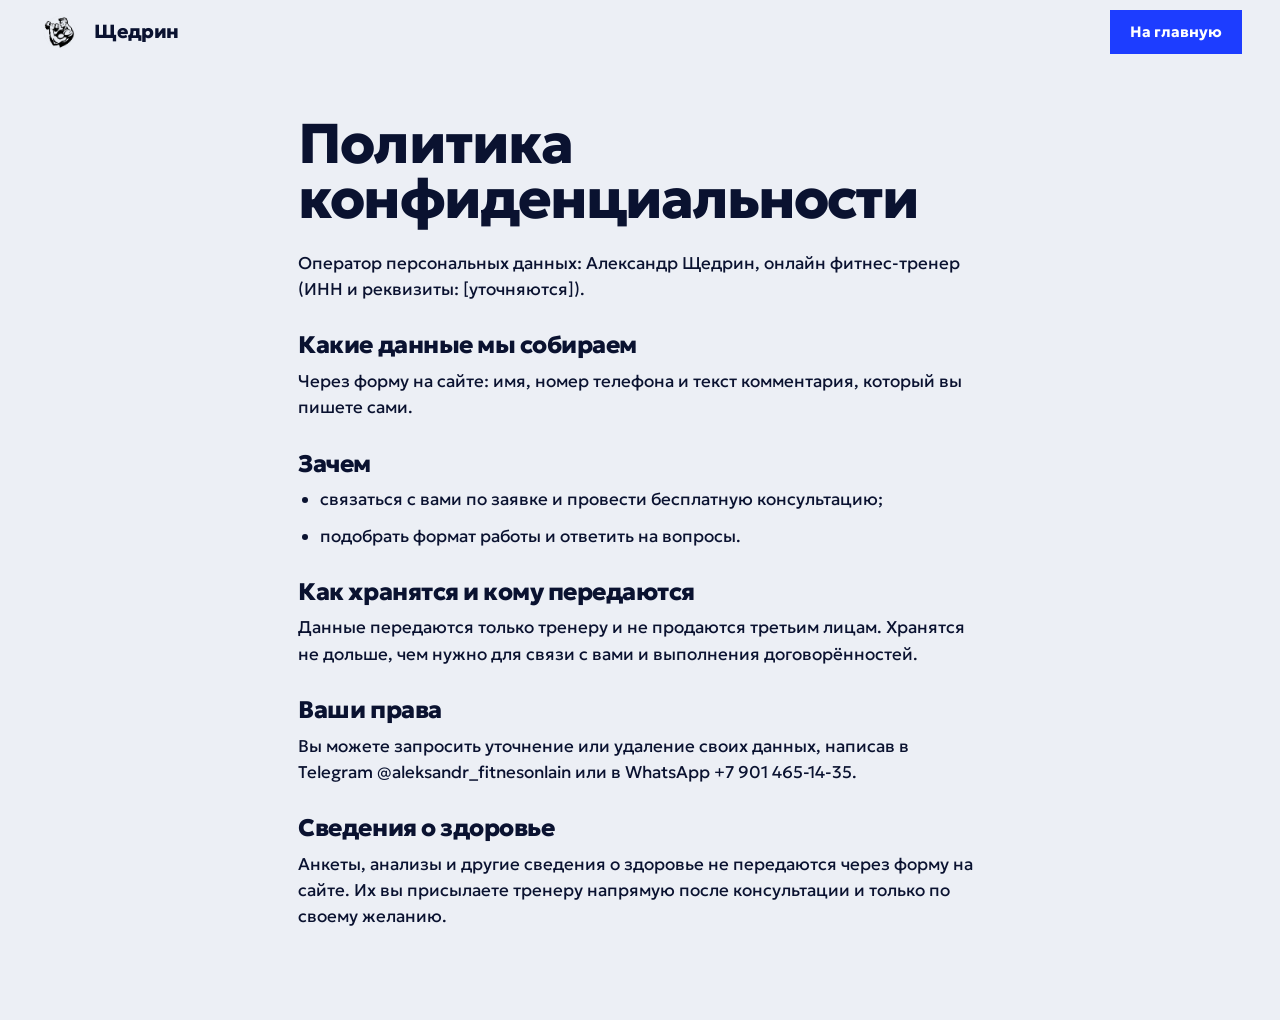
==== privacy.html @ 833e5e90 "init: landing for fitness trainer Alexander Shchedrin" ====
<!DOCTYPE html>
<html lang="ru"><head><meta charset="utf-8"><meta name="viewport" content="width=device-width, initial-scale=1">
<title>Политика конфиденциальности — Александр Щедрин</title>
<link href="https://fonts.googleapis.com/css2?family=Geologica:wght@400;700;800;900&display=swap" rel="stylesheet">
<link rel="stylesheet" href="styles.css"></head>
<body><header class="header"><div class="header__inner"><a class="logo" href="index.html"><img src="img/logo.png" alt="" width="44" height="44"><span class="logo__t">Щедрин</span></a><a class="btn btn--sm" style="margin-left:auto" href="index.html"><span>На главную</span></a></div></header>
<main class="doc">
<h1>Политика конфиденциальности</h1>
<p>Оператор персональных данных: Александр Щедрин, онлайн фитнес-тренер (ИНН и реквизиты: [уточняются]).</p>
<h2>Какие данные мы собираем</h2>
<p>Через форму на сайте: имя, номер телефона и текст комментария, который вы пишете сами.</p>
<h2>Зачем</h2>
<ul><li>связаться с вами по заявке и провести бесплатную консультацию;</li><li>подобрать формат работы и ответить на вопросы.</li></ul>
<h2>Как хранятся и кому передаются</h2>
<p>Данные передаются только тренеру и не продаются третьим лицам. Хранятся не дольше, чем нужно для связи с вами и выполнения договорённостей.</p>
<h2>Ваши права</h2>
<p>Вы можете запросить уточнение или удаление своих данных, написав в Telegram @aleksandr_fitnesonlain или в WhatsApp +7 901 465-14-35.</p>
<h2>Сведения о здоровье</h2>
<p>Анкеты, анализы и другие сведения о здоровье не передаются через форму на сайте. Их вы присылаете тренеру напрямую после консультации и только по своему желанию.</p>
</main></body></html>
---- styles.css ----
:root{
  --bg:#ECEFF5; --bg2:#E0E5F0; --ink:#0A1230; --blue:#1D3DFF; --blue-d:#142BC4; --white:#fff;
  --m:clamp(16px,3vw,44px);
  --ease:cubic-bezier(.22,1,.36,1);
  --sec:clamp(88px,12vw,200px);
  --f:'Geologica',system-ui,-apple-system,'Segoe UI',Arial,sans-serif;
}
*,*::before,*::after{box-sizing:border-box}
html{scroll-behavior:auto;-webkit-text-size-adjust:100%}
html.lenis,html.lenis body{height:auto}
.lenis.lenis-smooth{scroll-behavior:auto!important}
body{margin:0;background:var(--bg);color:var(--ink);font:400 17px/1.55 var(--f);overflow-x:hidden;-webkit-font-smoothing:antialiased}
img{display:block;max-width:100%}
a{color:inherit}
h1,h2,h3,p,ul,ol,dl,dd,figure{margin:0}
ul,ol{padding:0;list-style:none}
button,input,textarea{font:inherit;color:inherit}
:focus-visible{outline:3px solid var(--blue);outline-offset:3px}
::selection{background:var(--blue);color:#fff}
.sr{position:absolute;width:1px;height:1px;overflow:hidden;clip:rect(0 0 0 0);white-space:nowrap}
.wrap{padding-inline:var(--m);max-width:1760px;margin-inline:auto}
.sec{padding-block:var(--sec)}

h1,h2{font-weight:800;letter-spacing:-.035em;line-height:.98}
h2{font-size:clamp(34px,5vw,84px);max-width:19ch}
.w{display:inline-block;overflow:hidden;vertical-align:top;padding-bottom:.1em;margin-bottom:-.1em}
.wi{display:inline-block;will-change:transform}

/* buttons */
.btn{display:inline-flex;align-items:center;justify-content:center;min-height:56px;padding:0 30px;background:var(--blue);color:#fff;font-weight:700;font-size:17px;text-decoration:none;border:0;cursor:pointer;transition:background .25s,transform .25s var(--ease);will-change:transform}
.btn span{display:block;transition:transform .25s var(--ease)}
.btn:hover{background:var(--blue-d)}
.btn:active{transform:scale(.97)}
.btn--sm{min-height:44px;padding:0 20px;font-size:15px}
.btn--ghost{background:transparent;color:var(--ink);box-shadow:inset 0 0 0 3px var(--ink)}
.btn--ghost:hover{background:var(--ink);color:#fff}
.btn--w{background:#fff;color:var(--blue)}
.btn--w:hover{background:var(--ink);color:#fff}
.btn--full{width:100%}
.btn[disabled]{opacity:.7;cursor:default}

/* header */
.header{position:fixed;inset:0 0 auto 0;z-index:50;background:var(--bg);transition:transform .45s var(--ease),background .3s}
.header.scrolled{background:rgba(236,239,245,.96)}
.header.hide{transform:translateY(-100%)}
.header__inner{display:flex;align-items:center;gap:24px;min-width:0;padding:10px var(--m);max-width:1760px;margin:auto}
.logo{display:flex;align-items:center;gap:12px;text-decoration:none;flex-shrink:0;font-weight:800;font-size:19px;letter-spacing:-.02em}
.logo img{width:44px;height:44px;mix-blend-mode:multiply}
.logo__s{font-weight:400;font-size:15px;letter-spacing:0}
.nav{display:flex;gap:30px;margin-left:auto}
.nav a{white-space:nowrap;text-decoration:none;font-weight:500;font-size:16px;position:relative}
.nav a::after{content:"";position:absolute;left:0;right:0;bottom:-4px;height:3px;background:var(--blue);transform:scaleX(0);transform-origin:left;transition:transform .35s var(--ease)}
.nav a:hover::after{transform:scaleX(1)}
.burger{display:none;width:44px;height:44px;border:0;background:none;position:relative;cursor:pointer;margin-left:auto}
.burger i{position:absolute;left:10px;right:10px;height:3px;background:var(--ink);transition:transform .3s var(--ease)}
.burger i:nth-child(1){top:16px}.burger i:nth-child(2){top:25px}
.burger.is-open i:nth-child(1){transform:translateY(4.5px) rotate(45deg)}
.burger.is-open i:nth-child(2){transform:translateY(-4.5px) rotate(-45deg)}

/* hero */
.hero{padding-top:calc(76px + clamp(24px,4vw,64px));padding-bottom:var(--sec)}
.hero__grid{display:grid;grid-template-columns:repeat(12,1fr);column-gap:clamp(16px,2vw,32px);align-items:start}
.hero__text{grid-column:1/9}
.hero__h1{font-size:clamp(40px,7.4vw,136px);letter-spacing:-.04em;line-height:.92;font-weight:900}
.hero__sub{margin-top:clamp(28px,3vw,48px);max-width:44ch;font-size:clamp(17px,1.4vw,22px)}
.hero__act{display:flex;flex-wrap:wrap;gap:14px;margin-top:clamp(24px,2.4vw,36px)}
.stats{display:grid;grid-template-columns:repeat(3,auto);justify-content:start;gap:clamp(24px,5vw,80px);margin-top:clamp(48px,6vw,104px)}
.stats dt{font-weight:800;font-size:clamp(28px,3.4vw,56px);letter-spacing:-.03em;line-height:1}
.stats dt b{font-weight:800}
.stats dd{margin-top:10px;max-width:18ch;font-size:15px;line-height:1.35}
.hero__photo{grid-column:9/13;position:relative}
.hero__frame{aspect-ratio:4/5;overflow:hidden;background:#0a1750}
.hero__frame img{width:100%;height:112%;object-fit:cover;object-position:50% 30%;will-change:transform}
.bib{position:absolute;left:-14%;bottom:7%;display:flex;align-items:center;gap:12px;background:#fff;padding:10px 20px 10px 10px;font-weight:700}
.bib__n{display:grid;place-items:center;min-width:64px;height:64px;background:var(--ink);color:#fff;font-size:26px;font-weight:900;border-radius:50%;font-variant-numeric:tabular-nums}
.bib__t{font-size:15px;line-height:1.2;max-width:8ch}

/* scene (pinned about) */
.scene{height:340vh;position:relative}
.scene__stick{position:sticky;top:0;height:100vh;height:100svh;display:flex;align-items:center;padding-top:72px}
.scene__grid{display:grid;grid-template-columns:repeat(12,1fr);column-gap:clamp(16px,2vw,32px);align-items:center;width:100%}
.scene__pics{grid-column:1/6;position:relative;height:min(78vh,820px);background:#0a1750;overflow:hidden}
.scene__img{position:absolute;inset:0;width:100%;height:100%;object-fit:cover;clip-path:inset(100% 0 0 0);transform:scale(1.12);transition:clip-path 1s var(--ease),transform 1.4s var(--ease)}
.scene__img.is-on{clip-path:inset(0);transform:scale(1)}
.scene__img:first-child{object-position:50% 25%}
.scene__img:nth-child(2){object-position:30% 50%}
.scene__img:nth-child(3){object-position:35% 50%}
.scene__copy{grid-column:7/13}
.scene__copy h2{font-size:clamp(30px,3.9vw,68px);max-width:none}
.scene__lead{margin-top:clamp(18px,2vw,32px);max-width:56ch;font-size:clamp(16px,1.2vw,19px)}
.medals{margin-top:clamp(24px,3vw,48px);position:relative;display:grid}
.medals li{grid-area:1/1;opacity:0;transform:translateY(24px);transition:opacity .5s var(--ease),transform .7s var(--ease);pointer-events:none}
.medals li.is-on{opacity:1;transform:none;pointer-events:auto}
.medals b{display:block;font-size:clamp(24px,2.6vw,44px);font-weight:800;letter-spacing:-.03em;line-height:1.05;color:var(--blue)}
.medals span{display:block;margin-top:8px;font-size:17px}
.scene__bar{margin-top:clamp(24px,3vw,48px);height:8px;background:var(--bg2);max-width:420px}
.scene__bar i{display:block;height:100%;background:var(--blue);transform:scaleX(0);transform-origin:left}

/* goals */
.goals{margin-top:clamp(40px,5vw,80px);display:grid;gap:10px}
.goal{background:var(--bg2);transition:background .3s}
.goal:hover,.goal.is-open{background:#fff}
.goal__b{width:100%;display:flex;align-items:center;justify-content:space-between;gap:24px;text-align:left;background:none;border:0;cursor:pointer;padding:clamp(20px,2.4vw,36px) clamp(18px,2.6vw,40px)}
.goal__t{font-size:clamp(24px,3.5vw,58px);font-weight:700;letter-spacing:-.03em;line-height:1.02;transition:transform .5s var(--ease)}
.goal:hover .goal__t{transform:translateX(12px)}
.goal__i{position:relative;flex:none;width:44px;height:44px;background:var(--blue);transition:transform .5s var(--ease)}
.goal__i::before,.goal__i::after{content:"";position:absolute;left:12px;right:12px;top:20px;height:4px;background:#fff}
.goal__i::after{transform:rotate(90deg);transition:transform .4s var(--ease)}
.goal.is-open .goal__i::after{transform:rotate(0)}
.goal__p{display:grid;grid-template-rows:0fr;transition:grid-template-rows .55s var(--ease)}
.goal.is-open .goal__p{grid-template-rows:1fr}
.goal__p>div{overflow:hidden;padding-inline:clamp(18px,2.6vw,40px)}
.goal__p p{max-width:52ch;font-size:clamp(17px,1.3vw,21px)}
.goal__a{display:inline-block;margin:18px 0 clamp(20px,2.4vw,36px);font-weight:700;color:var(--blue);text-decoration:none;border-bottom:3px solid currentColor}
.goal__a:hover{color:var(--ink)}

/* cities */
.cities{padding-top:var(--sec)}
.ticker{margin-top:clamp(36px,4vw,64px);background:var(--blue);color:#fff;overflow:hidden;padding-block:clamp(22px,3vw,48px)}
.ticker__row{display:flex;width:max-content;gap:clamp(40px,6vw,110px);padding-right:clamp(40px,6vw,110px);will-change:transform}
.ticker__row span{font-size:clamp(44px,8vw,150px);font-weight:900;letter-spacing:-.04em;line-height:1;white-space:nowrap}

/* format */
.fmt{margin-top:clamp(40px,5vw,80px);display:grid;grid-template-columns:repeat(12,1fr);column-gap:clamp(16px,2vw,32px);align-items:start}
.fmt__opts{grid-column:1/8;border:0;margin:0;padding:0;display:grid;gap:10px;min-width:0}
.opt{display:block;cursor:pointer}
.opt input{position:absolute;opacity:0;pointer-events:none}
.opt__b{display:flex;align-items:center;justify-content:space-between;gap:24px;min-height:clamp(76px,7vw,112px);padding:16px clamp(18px,2.4vw,36px);background:var(--bg2);transition:background .3s,color .3s,transform .4s var(--ease)}
.opt:hover .opt__b{transform:translateX(8px)}
.opt__t{font-size:clamp(19px,2vw,32px);font-weight:700;letter-spacing:-.02em;line-height:1.1}
.opt__p{font-size:clamp(19px,2vw,32px);font-weight:800;white-space:nowrap}
.opt input:checked+.opt__b{background:var(--ink);color:#fff;transform:translateX(8px)}
.opt input:focus-visible+.opt__b{outline:3px solid var(--blue);outline-offset:3px}
.res{grid-column:8/13;position:sticky;top:96px;background:var(--blue);color:#fff;padding:clamp(24px,3vw,48px)}
.res__k{font-size:clamp(19px,1.6vw,26px);font-weight:700;letter-spacing:-.01em}
.res__price{margin-top:12px;font-size:clamp(56px,6.6vw,120px);font-weight:900;letter-spacing:-.045em;line-height:.95;font-variant-numeric:tabular-nums;white-space:nowrap}
.res__day{margin-top:10px;font-size:17px;font-weight:500}
.res__list{margin:clamp(20px,2.4vw,32px) 0 clamp(24px,2.6vw,36px);display:grid;gap:10px}
.res__list li{position:relative;padding-left:26px;font-size:16px;line-height:1.4}
.res__list li::before{content:"";position:absolute;left:0;top:.5em;width:12px;height:12px;background:#fff}

/* process */
.proc{display:grid;grid-template-columns:repeat(12,1fr);column-gap:clamp(16px,2vw,32px);align-items:start}
.proc__head{grid-column:1/6;position:sticky;top:110px}
.proc__head p{margin-top:24px;max-width:34ch;font-size:clamp(17px,1.3vw,21px)}
.proc__body{grid-column:7/13;position:relative;padding-left:clamp(28px,3vw,52px)}
.proc__bar{position:absolute;left:0;top:0;bottom:0;width:8px;background:var(--bg2)}
.proc__bar i{display:block;width:100%;height:100%;background:var(--blue);transform:scaleY(0);transform-origin:top}
.steps li{padding-block:clamp(24px,5vh,56px);opacity:.38;transform:translateX(-10px);transition:opacity .6s var(--ease),transform .7s var(--ease)}
.steps li:first-child{padding-top:0}
.steps li.is-on{opacity:1;transform:none}
.steps b{display:block;font-size:clamp(26px,3vw,50px);font-weight:800;letter-spacing:-.03em;line-height:1.02}
.steps p{margin-top:12px;max-width:46ch}

/* faq */
.faq{display:grid;grid-template-columns:repeat(12,1fr);column-gap:clamp(16px,2vw,32px);align-items:start}
.faq h2{grid-column:1/6;position:sticky;top:110px}
.faq__list{grid-column:7/13;display:grid;gap:10px}
details{background:var(--bg2);transition:background .3s}
details[open],details:hover{background:#fff}
summary{list-style:none;cursor:pointer;display:flex;justify-content:space-between;align-items:center;gap:20px;padding:clamp(18px,2vw,30px) clamp(18px,2.4vw,34px);font-size:clamp(19px,1.8vw,28px);font-weight:700;letter-spacing:-.02em;line-height:1.15}
summary::-webkit-details-marker{display:none}
summary::after{content:"";flex:none;width:18px;height:18px;border-right:4px solid var(--blue);border-bottom:4px solid var(--blue);transform:rotate(45deg) translate(-3px,-3px);transition:transform .4s var(--ease)}
details[open] summary::after{transform:rotate(225deg) translate(-3px,-3px)}
details>div{padding:0 clamp(18px,2.4vw,34px) clamp(20px,2.4vw,32px);max-width:60ch}
details[open]>div{animation:fadeUp .5s var(--ease)}
@keyframes fadeUp{from{opacity:0;transform:translateY(12px)}to{opacity:1;transform:none}}

/* cta */
.sec--cta{background:var(--blue);color:#fff}
.cta{display:grid;grid-template-columns:repeat(12,1fr);column-gap:clamp(16px,2vw,32px);align-items:start}
.cta__l{grid-column:1/7}
.cta__l h2{max-width:14ch}
.cta__l>p{margin-top:24px;max-width:38ch;font-size:clamp(17px,1.4vw,22px)}
.contacts{margin-top:clamp(28px,3vw,48px);display:flex;flex-wrap:wrap;gap:12px}
.contacts a{display:inline-flex;align-items:center;min-height:48px;padding:0 22px;background:#fff;color:var(--blue);font-weight:700;text-decoration:none;transition:background .25s,color .25s,transform .25s var(--ease)}
.contacts a:hover{background:var(--ink);color:#fff;transform:translateY(-3px)}
.form{grid-column:8/13;display:grid;gap:14px}
.fld{display:grid;gap:8px;font-weight:500;font-size:16px}
.fld input,.fld textarea{width:100%;min-height:56px;padding:14px 18px;background:#fff;color:var(--ink);border:0;border-radius:0;resize:vertical;transition:box-shadow .25s}
.fld input:focus,.fld textarea:focus{outline:0;box-shadow:0 0 0 4px var(--ink)}
.form__ok{font-weight:700;font-size:18px}
.form__note{font-size:14px;line-height:1.4}

/* footer */
.foot{padding-top:clamp(56px,8vw,120px);padding-bottom:24px;overflow:hidden}
.foot__name{font-size:clamp(80px,26vw,520px);font-weight:900;letter-spacing:-.06em;line-height:.8;margin-left:-.04em;white-space:nowrap;will-change:transform}
.foot__row{display:flex;justify-content:space-between;gap:24px;margin-top:clamp(28px,3vw,48px);font-size:15px;max-width:none}
.foot__row p:first-child{max-width:42ch}
.foot__row p:last-child{text-align:right}

.fab{position:fixed;right:var(--m);bottom:18px;z-index:40;display:inline-flex;align-items:center;min-height:52px;padding:0 24px;background:var(--ink);color:#fff;font-weight:700;text-decoration:none;box-shadow:0 8px 24px rgba(10,18,48,.25);transition:transform .35s var(--ease),background .25s}
.fab:hover{background:var(--blue);transform:translateY(-3px)}

/* privacy page */
.doc{max-width:760px;margin:0 auto;padding:calc(76px + 40px) var(--m) 80px}
.doc h1{font-size:clamp(32px,5vw,56px);margin-bottom:24px}
.doc h2{font-size:24px;margin:32px 0 10px;max-width:none;letter-spacing:-.02em}
.doc p,.doc li{margin-bottom:10px}
.doc ul{list-style:disc;padding-left:22px}

/* breakpoints */
@media (max-width:1180px){.nav{gap:20px}.nav a{font-size:15px}.logo__s{display:none}}
@media (max-width:1100px){
  .burger{display:block}
  .header .btn--sm{display:none}
  .nav{position:fixed;inset:64px 0 auto 0;margin:0;flex-direction:column;gap:0;background:var(--bg);padding:8px var(--m) 24px;transform:translateY(-120%);transition:transform .5s var(--ease);z-index:-1}
  .nav.is-open{transform:none}
  .nav a{font-size:26px;font-weight:800;padding:12px 0}
  .nav a::after{display:none}
}
@media (max-width:900px){
  h2{max-width:none}
  .hero__grid,.scene__grid,.fmt,.proc,.faq,.cta{display:block}
  .hero__h1{font-size:10.4vw}
  .hero__photo{margin-top:36px;margin-left:0}
  .bib{left:12px;bottom:12px}
  .hero__frame{aspect-ratio:1/1}
  .stats{margin-top:36px;gap:20px}
  .stats dt{font-size:26px}
  .scene{height:auto}
  .scene__stick{position:static;height:auto;padding-top:0;display:block}
  .scene__pics{position:sticky;top:64px;z-index:2;height:44vh;margin-inline:calc(var(--m)*-1)}
  .scene__copy{padding-top:28px}
  .scene__copy h2{font-size:7vw}
  .medals{display:block;margin-top:0}
  .medals li{opacity:.4;transform:none;padding-block:30px 20vh}
  .medals li.is-on{opacity:1}
  .scene__bar{display:none}
  .goal__t{font-size:6.4vw}
  .fmt__opts{margin-bottom:16px}
  .res{position:static}
  .proc__head{position:static;margin-bottom:36px}
  .faq h2{position:static;margin-bottom:32px}
  .cta__l{margin-bottom:36px}
  .foot__row{flex-direction:column}
  .foot__row p:last-child{text-align:left}
}
@media (max-width:560px){
  body{font-size:16px}
  .hero__h1{font-size:10.6vw}
  .btn{width:100%}
  .btn--ghost{width:100%}
  .stats{grid-template-columns:1fr 1fr 1fr;gap:12px}
  .stats dd{font-size:13px}
  .opt__b{flex-direction:column;align-items:flex-start;gap:6px}
  .fab span{display:none}
  .fab{width:52px;padding:0;justify-content:center}
  .fab::before{content:"WA";font-weight:800}
  .scene__pics{height:38vh}
}
@media (max-width:380px){.logo__t{font-size:17px}.stats dt{font-size:22px}}

@media (prefers-reduced-motion:reduce){
  *,*::before,*::after{animation-duration:.01ms!important;transition-duration:.01ms!important}
  .scene__img{clip-path:none;transform:none}
  .scene__img:not(.is-on){opacity:0}
  .steps li{opacity:1;transform:none}
}
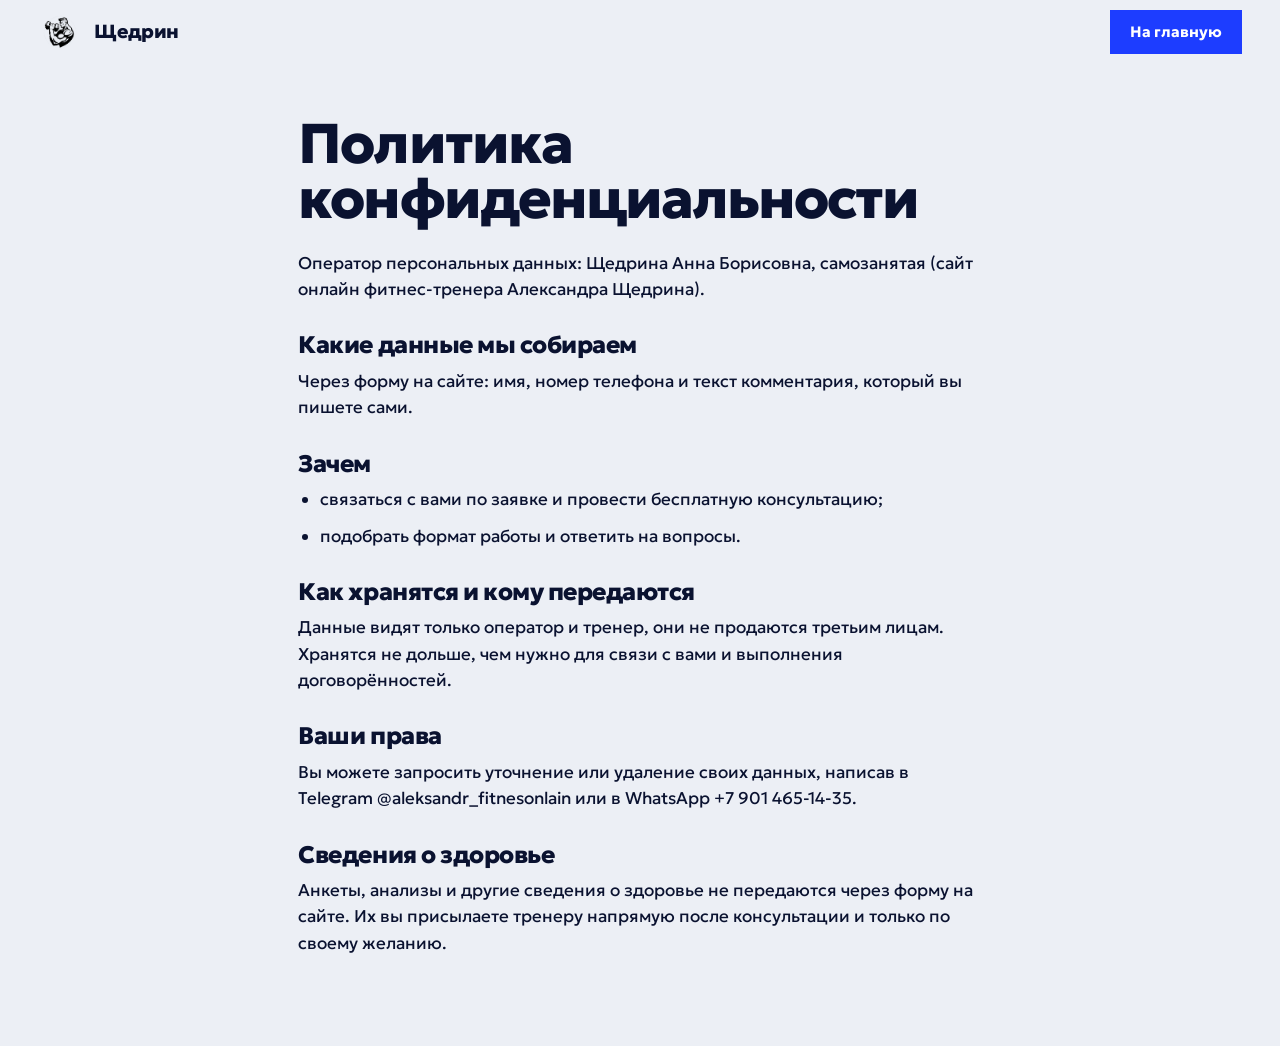
==== commit 91aec075: "reviews block, single lead format, operator details" ====
--- a/privacy.html
+++ b/privacy.html
@@ -6,13 +6,13 @@
 <body><header class="header"><div class="header__inner"><a class="logo" href="index.html"><img src="img/logo.png" alt="" width="44" height="44"><span class="logo__t">Щедрин</span></a><a class="btn btn--sm" style="margin-left:auto" href="index.html"><span>На главную</span></a></div></header>
 <main class="doc">
 <h1>Политика конфиденциальности</h1>
-<p>Оператор персональных данных: Александр Щедрин, онлайн фитнес-тренер (ИНН и реквизиты: [уточняются]).</p>
+<p>Оператор персональных данных: Щедрина Анна Борисовна, самозанятая (сайт онлайн фитнес-тренера Александра Щедрина).</p>
 <h2>Какие данные мы собираем</h2>
 <p>Через форму на сайте: имя, номер телефона и текст комментария, который вы пишете сами.</p>
 <h2>Зачем</h2>
 <ul><li>связаться с вами по заявке и провести бесплатную консультацию;</li><li>подобрать формат работы и ответить на вопросы.</li></ul>
 <h2>Как хранятся и кому передаются</h2>
-<p>Данные передаются только тренеру и не продаются третьим лицам. Хранятся не дольше, чем нужно для связи с вами и выполнения договорённостей.</p>
+<p>Данные видят только оператор и тренер, они не продаются третьим лицам. Хранятся не дольше, чем нужно для связи с вами и выполнения договорённостей.</p>
 <h2>Ваши права</h2>
 <p>Вы можете запросить уточнение или удаление своих данных, написав в Telegram @aleksandr_fitnesonlain или в WhatsApp +7 901 465-14-35.</p>
 <h2>Сведения о здоровье</h2>
--- a/styles.css
+++ b/styles.css
@@ -152,6 +152,22 @@
 .steps b{display:block;font-size:clamp(26px,3vw,50px);font-weight:800;letter-spacing:-.03em;line-height:1.02}
 .steps p{margin-top:12px;max-width:46ch}
 
+/* reviews */
+.rv{display:grid;grid-template-columns:repeat(12,1fr);column-gap:clamp(16px,2vw,32px);align-items:start}
+.rv__head{grid-column:1/6;position:sticky;top:110px}
+.rv__res{margin-top:clamp(32px,4vw,64px);display:grid;gap:clamp(20px,2.4vw,36px)}
+.rv__res dt{font-size:clamp(56px,7vw,124px);font-weight:900;letter-spacing:-.045em;line-height:.95;color:var(--blue);font-variant-numeric:tabular-nums}
+.rv__res dt b{font-weight:900}
+.rv__res dd{margin-top:8px;max-width:30ch;font-size:16px}
+.rv__note{margin-top:28px;max-width:36ch;font-size:14px;line-height:1.4}
+.rv__list{grid-column:7/13;display:grid;gap:10px}
+.rv__item{background:var(--bg2);padding:clamp(22px,2.6vw,40px);transition:background .3s,transform .5s var(--ease)}
+.rv__item:nth-child(even){background:#fff}
+.rv__item:hover{transform:translateX(-8px)}
+.rv__item blockquote{margin:0}
+.rv__item p{font-size:clamp(17px,1.35vw,21px);line-height:1.5;max-width:56ch}
+.rv__item figcaption{margin-top:18px;font-weight:800;font-size:18px;color:var(--blue)}
+
 /* faq */
 .faq{display:grid;grid-template-columns:repeat(12,1fr);column-gap:clamp(16px,2vw,32px);align-items:start}
 .faq h2{grid-column:1/6;position:sticky;top:110px}
@@ -211,7 +227,9 @@
 }
 @media (max-width:900px){
   h2{max-width:none}
-  .hero__grid,.scene__grid,.fmt,.proc,.faq,.cta{display:block}
+  .hero__grid,.scene__grid,.fmt,.proc,.faq,.cta,.rv{display:block}
+  .rv__head{position:static;margin-bottom:32px}
+  .rv__res{grid-template-columns:1fr 1fr}
   .hero__h1{font-size:10.4vw}
   .hero__photo{margin-top:36px;margin-left:0}
   .bib{left:12px;bottom:12px}
